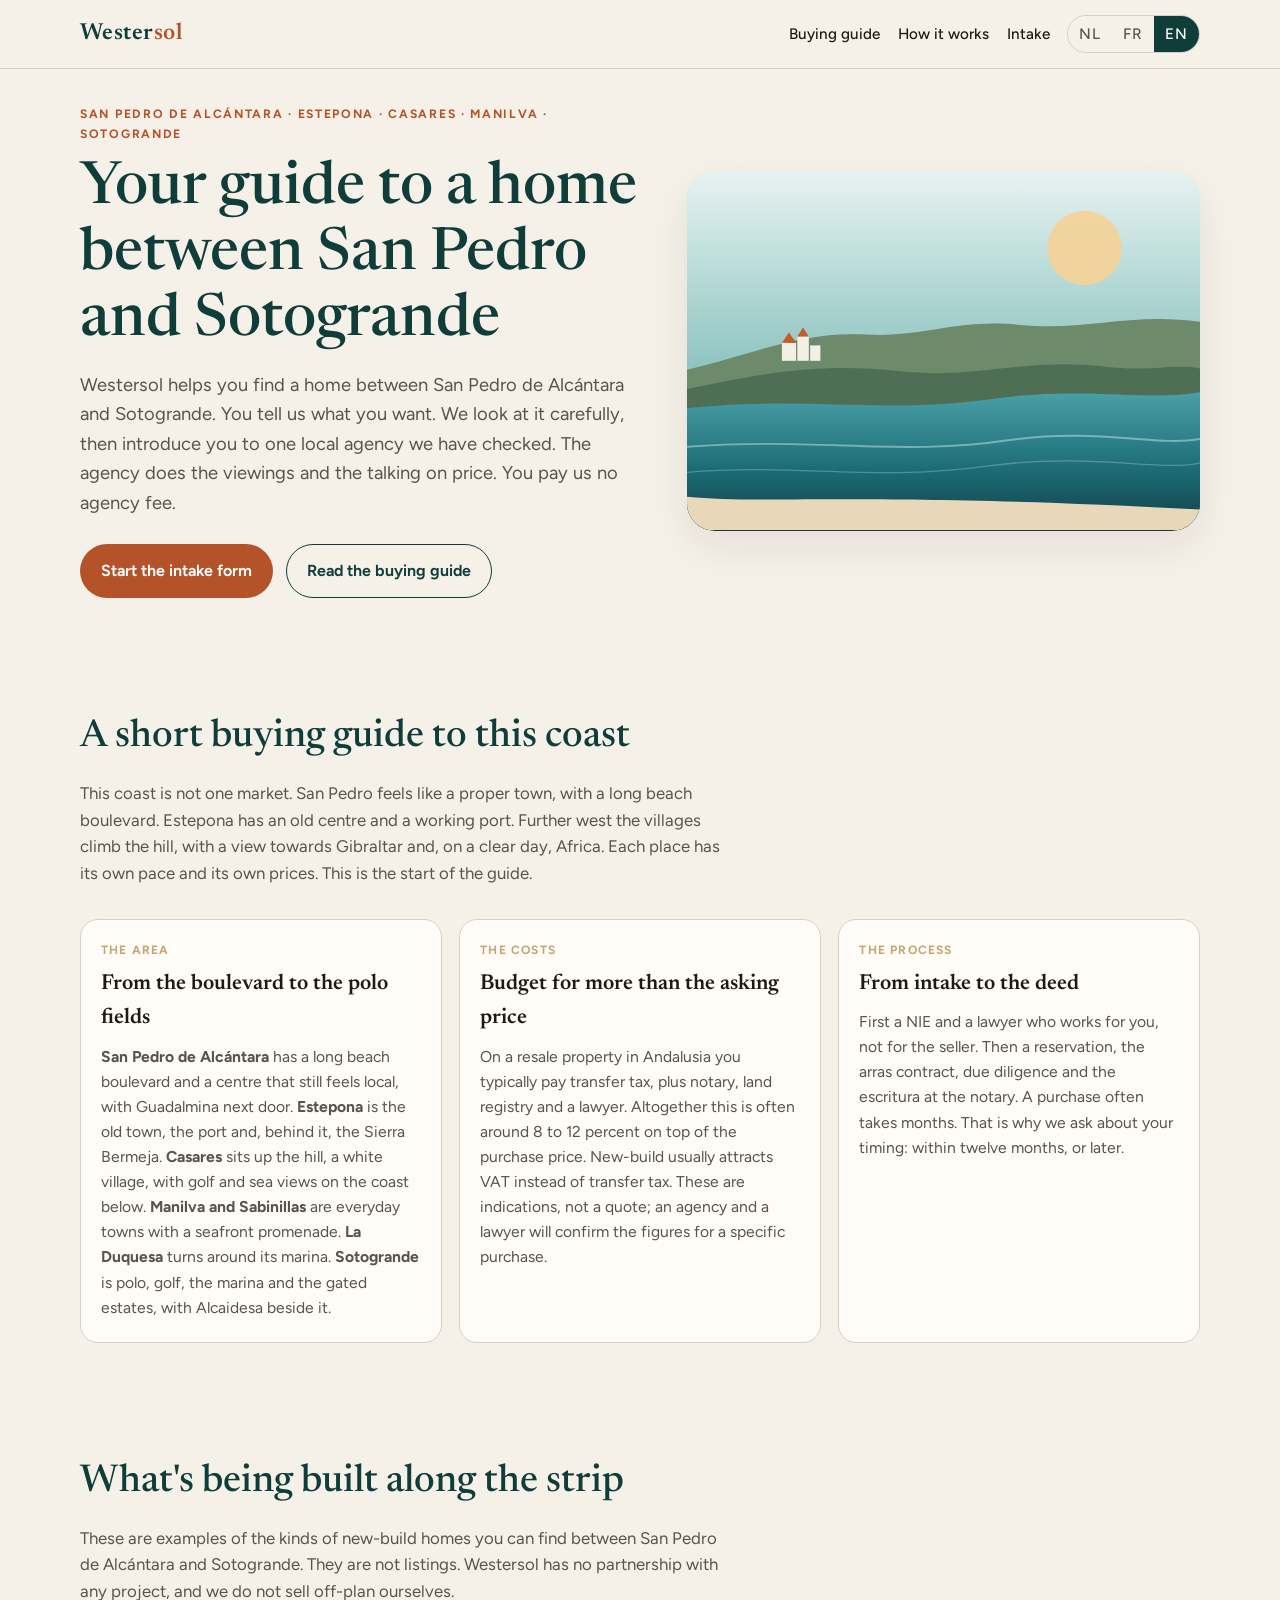
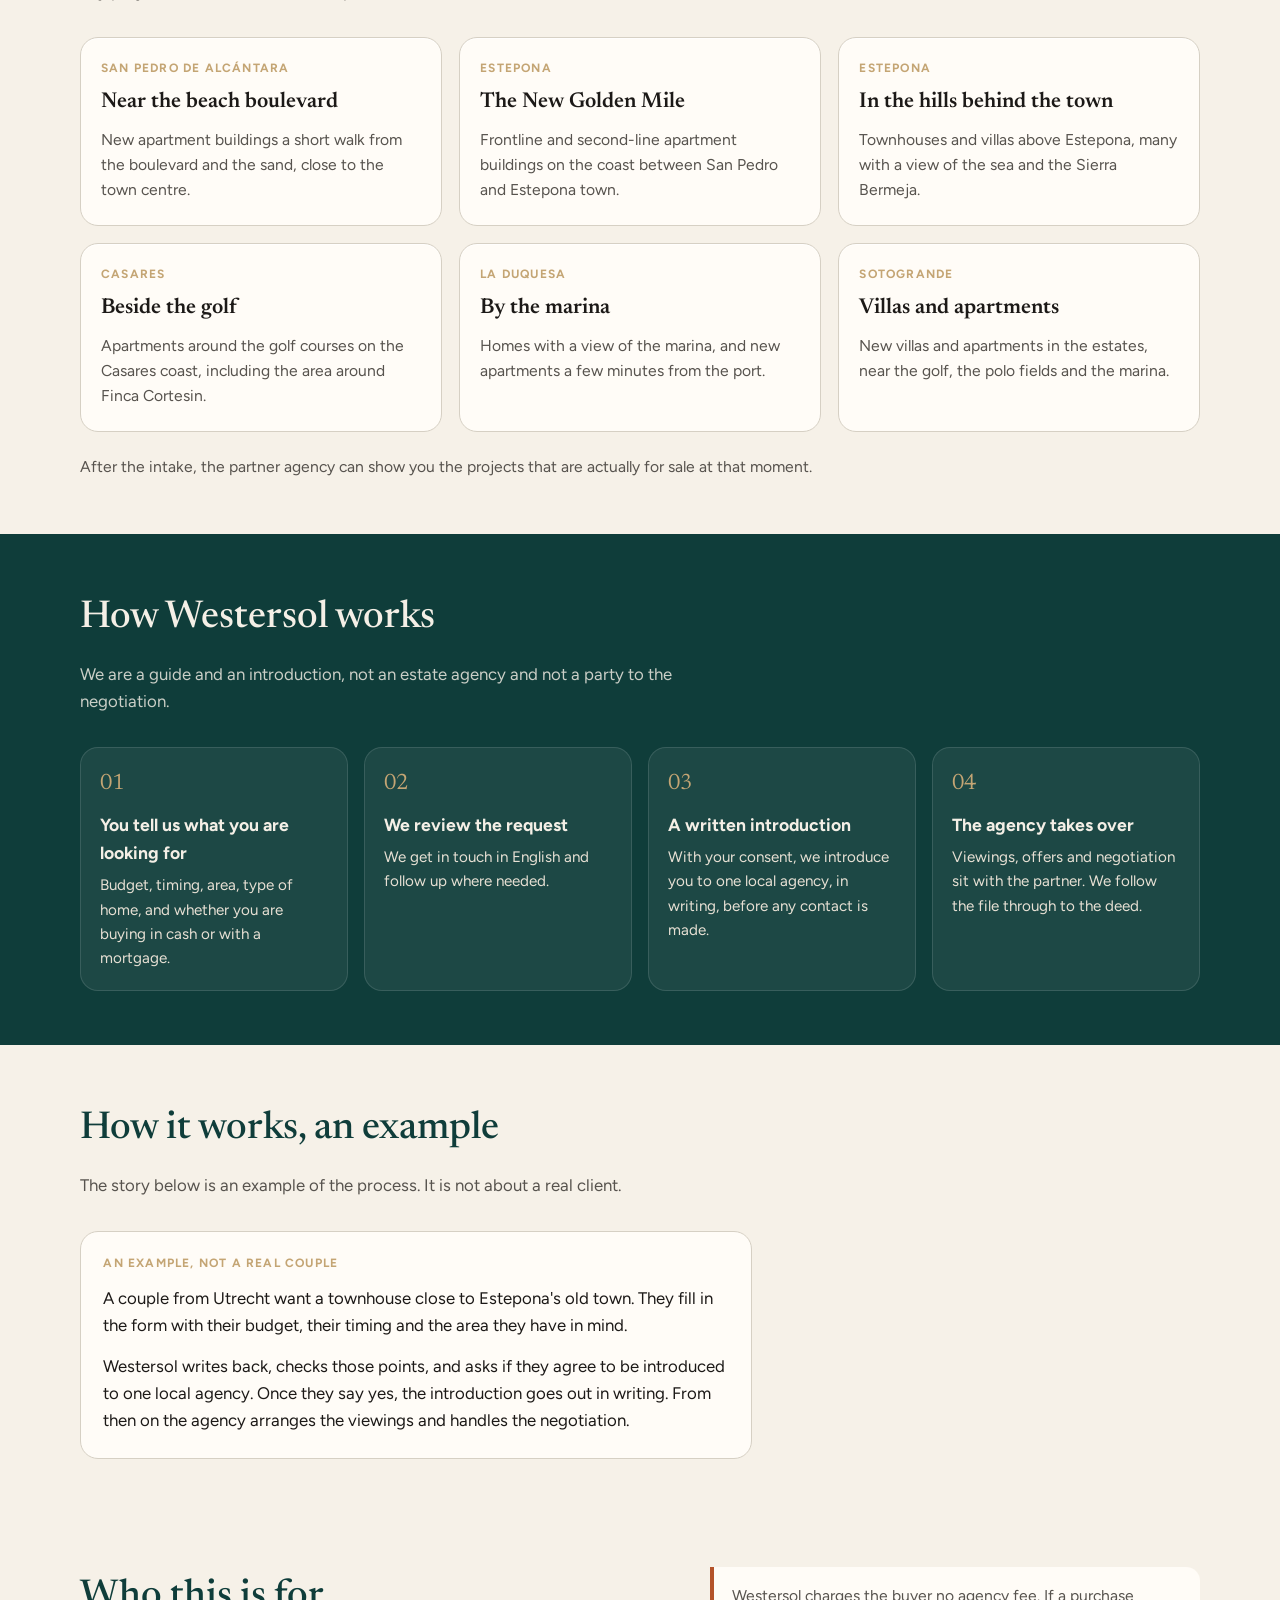
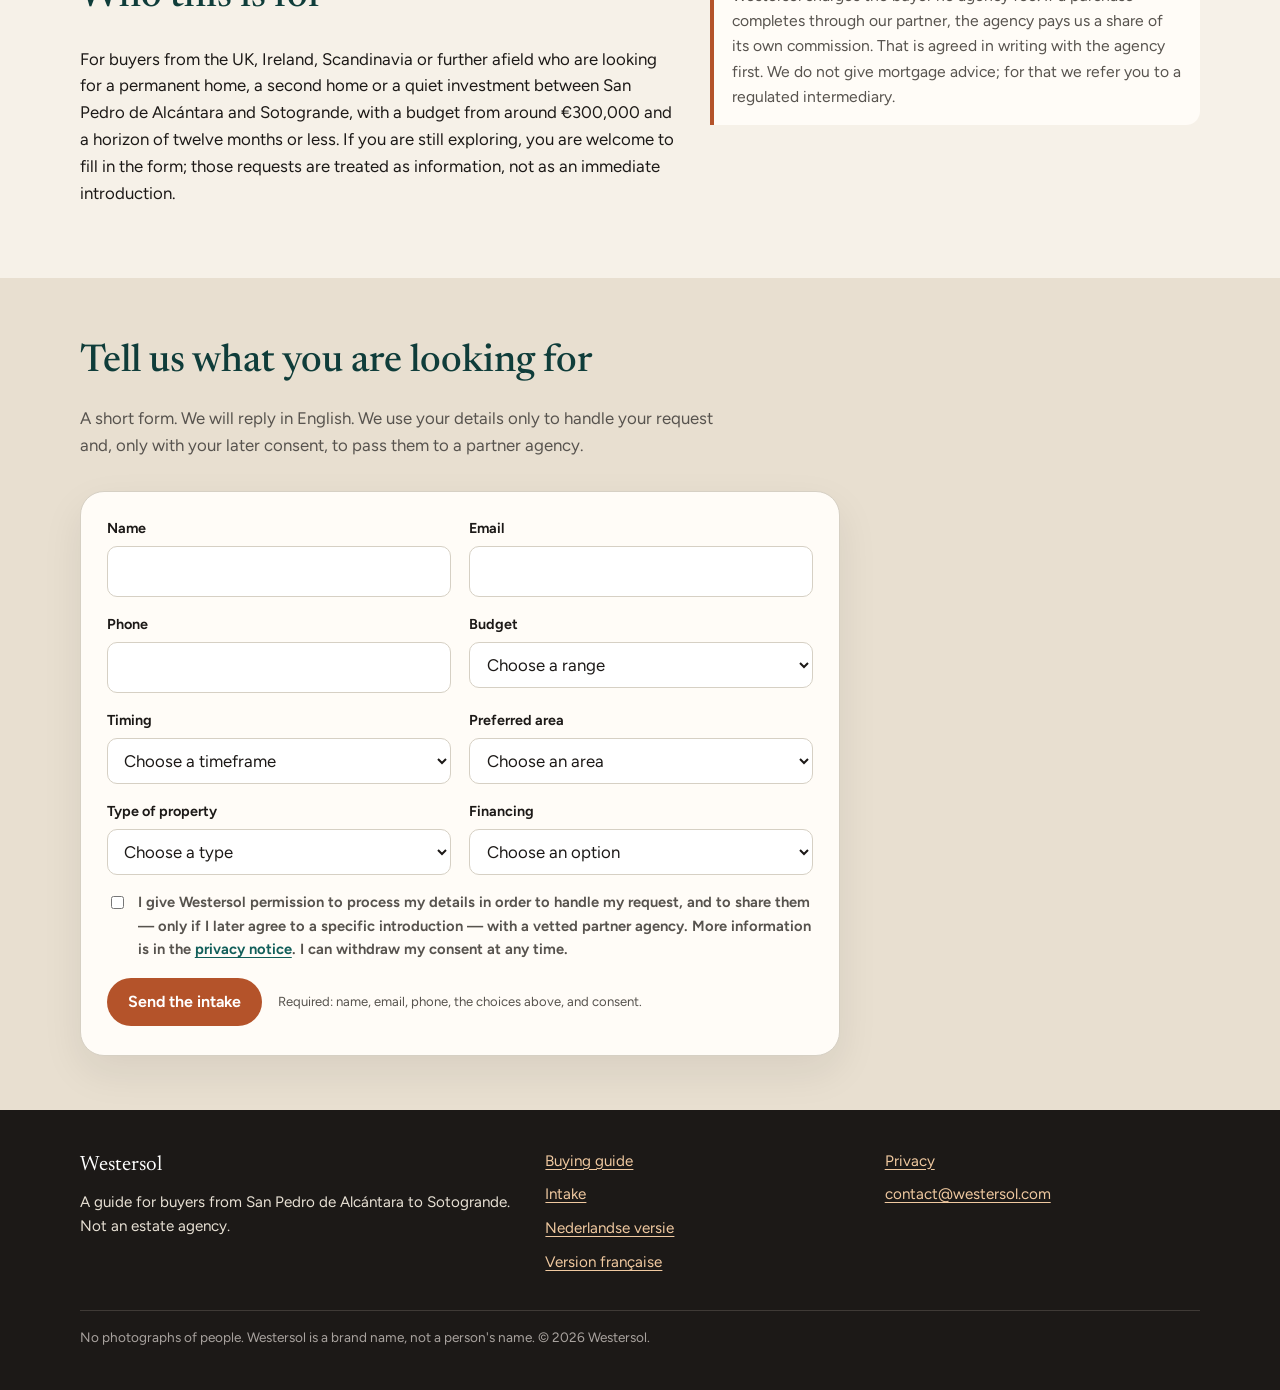
==== index.html @ 00df4346 "Add preview root pages and privacy pages" ====
<!DOCTYPE html>
<html lang="en">
<head>
  <meta charset="utf-8">
  <meta name="robots" content="noindex">
  <meta name="viewport" content="width=device-width, initial-scale=1">
  <title>Westersol</title>
  <meta name="description" content="A guide for buyers looking for a home between San Pedro de Alcántara and Sotogrande. Choose Dutch, French or English.">
  <link rel="canonical" href="https://westersol.com/">
  <link rel="alternate" hreflang="nl" href="https://westersol.com/nl/">
  <link rel="alternate" hreflang="fr" href="https://westersol.com/fr/">
  <link rel="alternate" hreflang="en" href="https://westersol.com/en/">
  <link rel="alternate" hreflang="x-default" href="https://westersol.com/nl/">
  <link rel="icon" href="favicon.svg" type="image/svg+xml">
  <script>
    (function () {
      var lang = (navigator.language || navigator.userLanguage || "nl").toLowerCase();
      var code = lang.slice(0, 2);
      if (code !== "nl" && code !== "fr" && code !== "en") {
        code = "nl";
      }
      window.location.replace(code + "/");
    })();
  </script>
</head>
<body>
  <noscript>
    <p><a href="choose.html">Choose your language / Kies uw taal / Choisissez votre langue</a></p>
  </noscript>
</body>
</html>
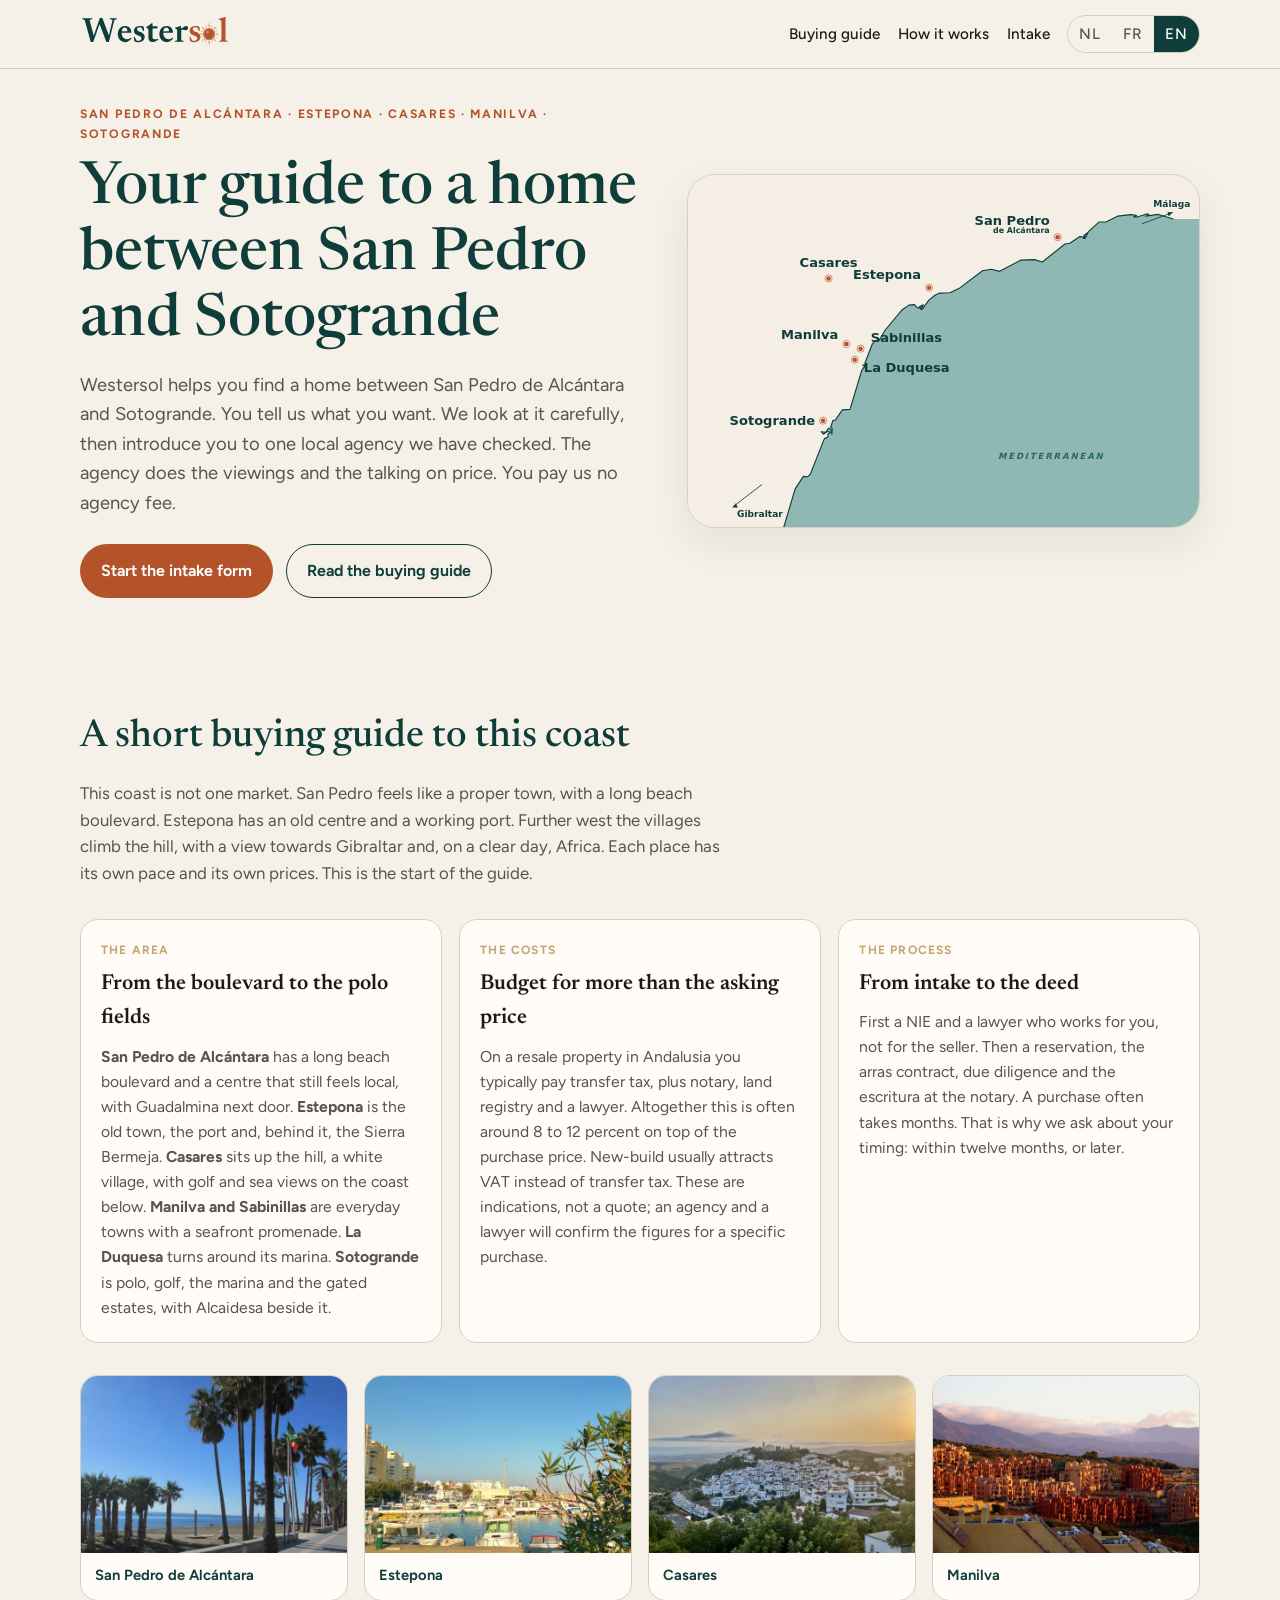
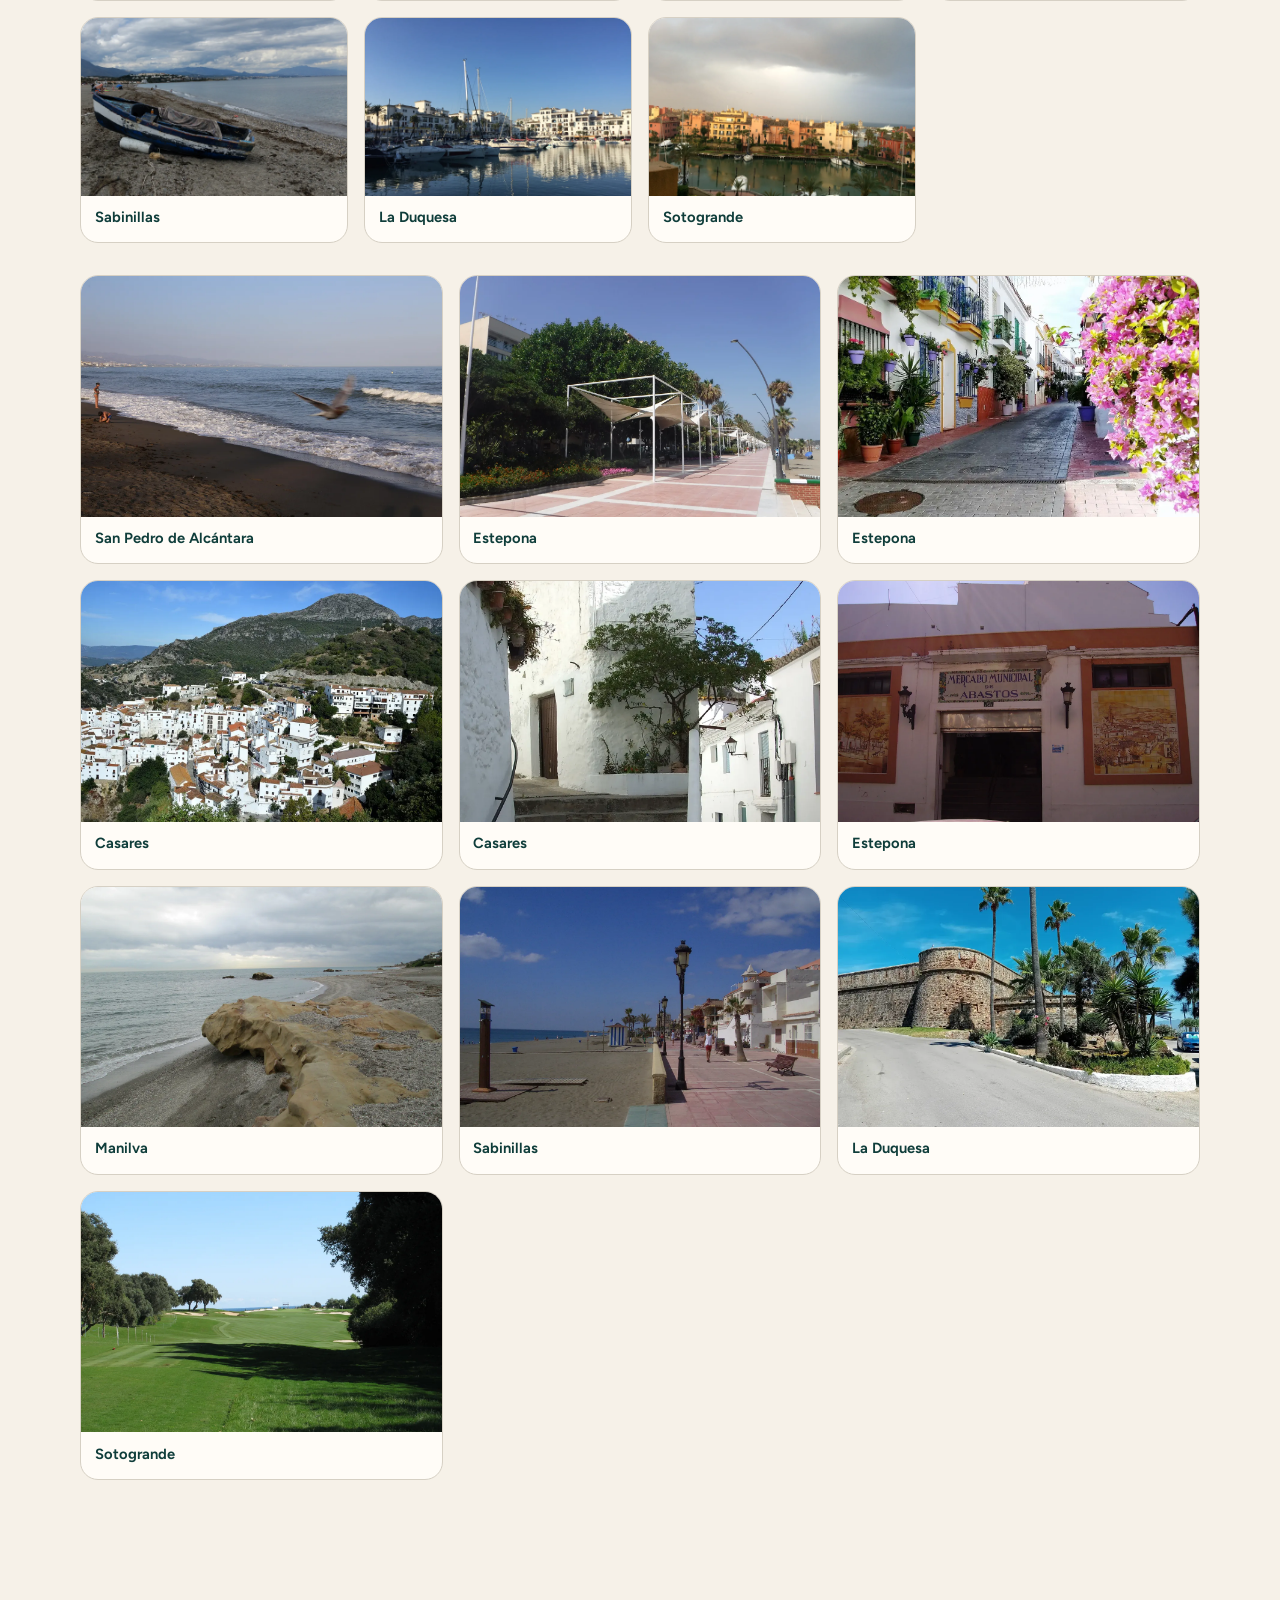
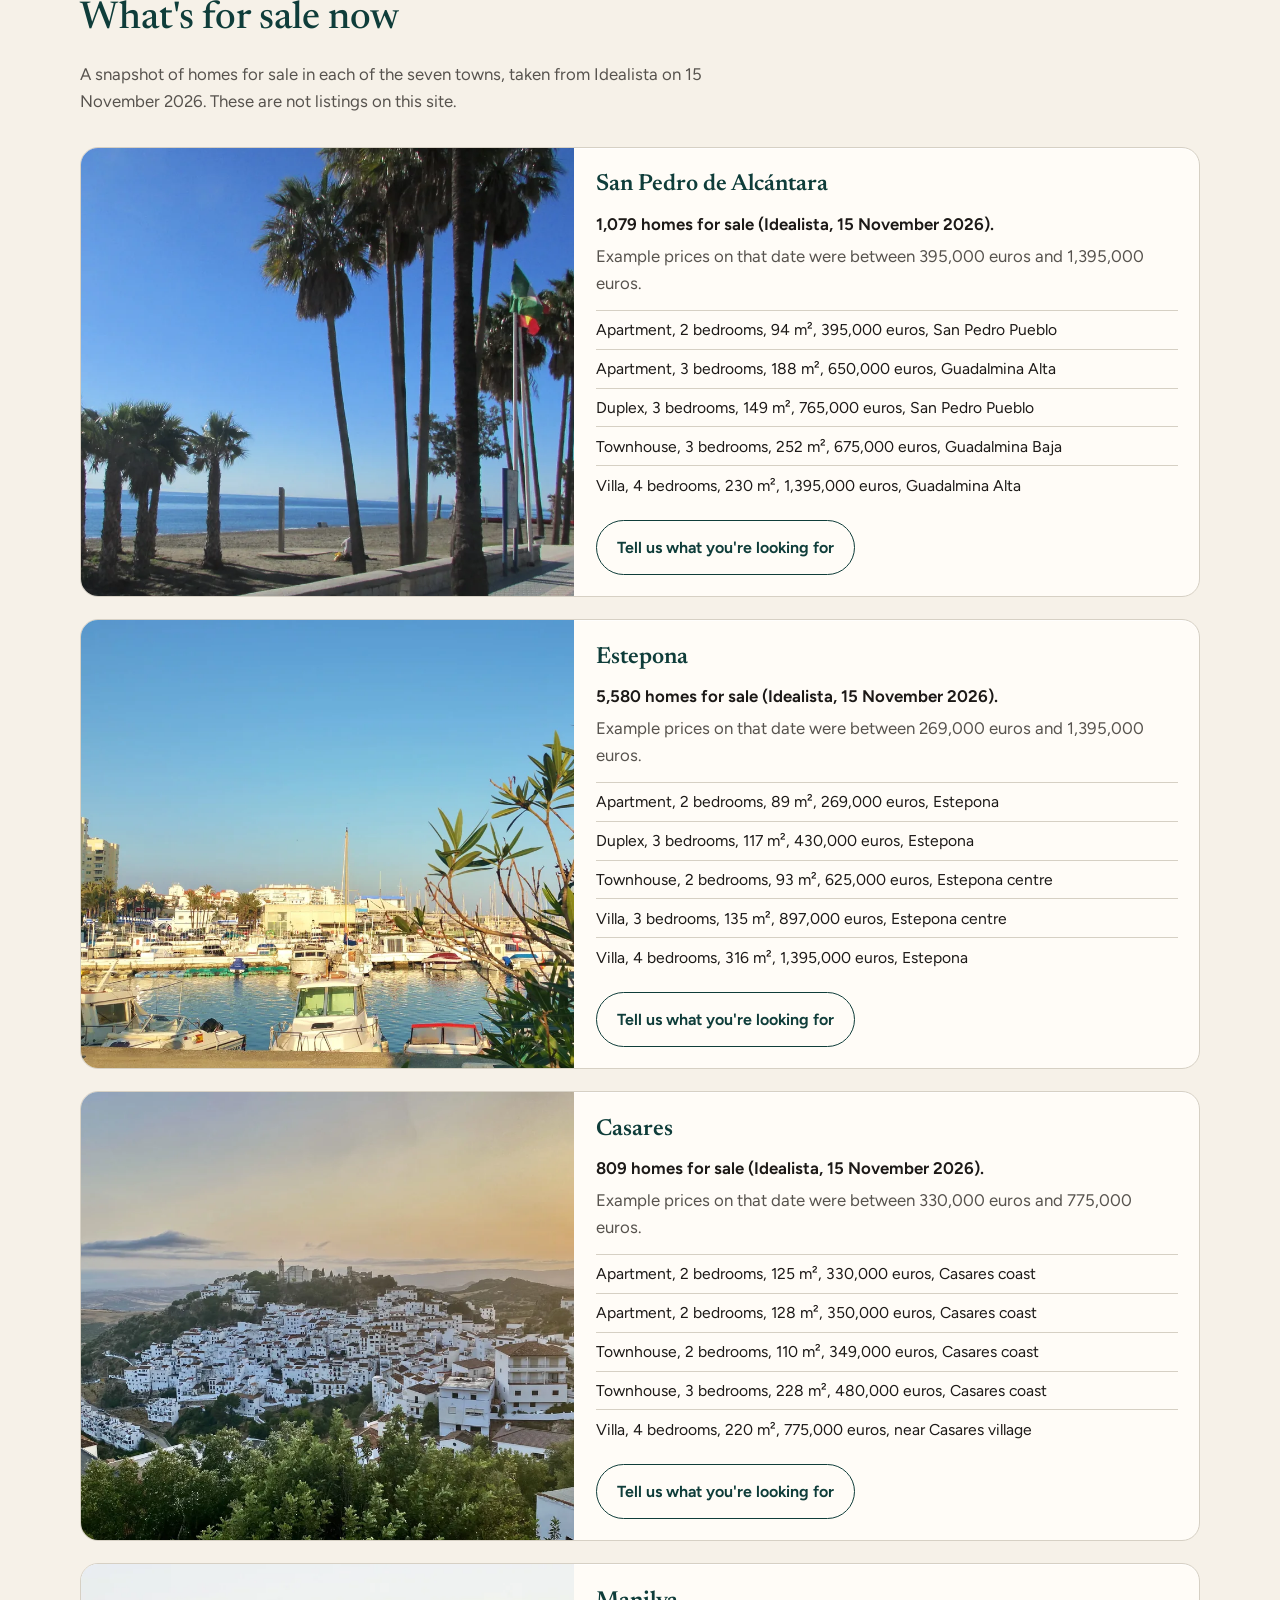
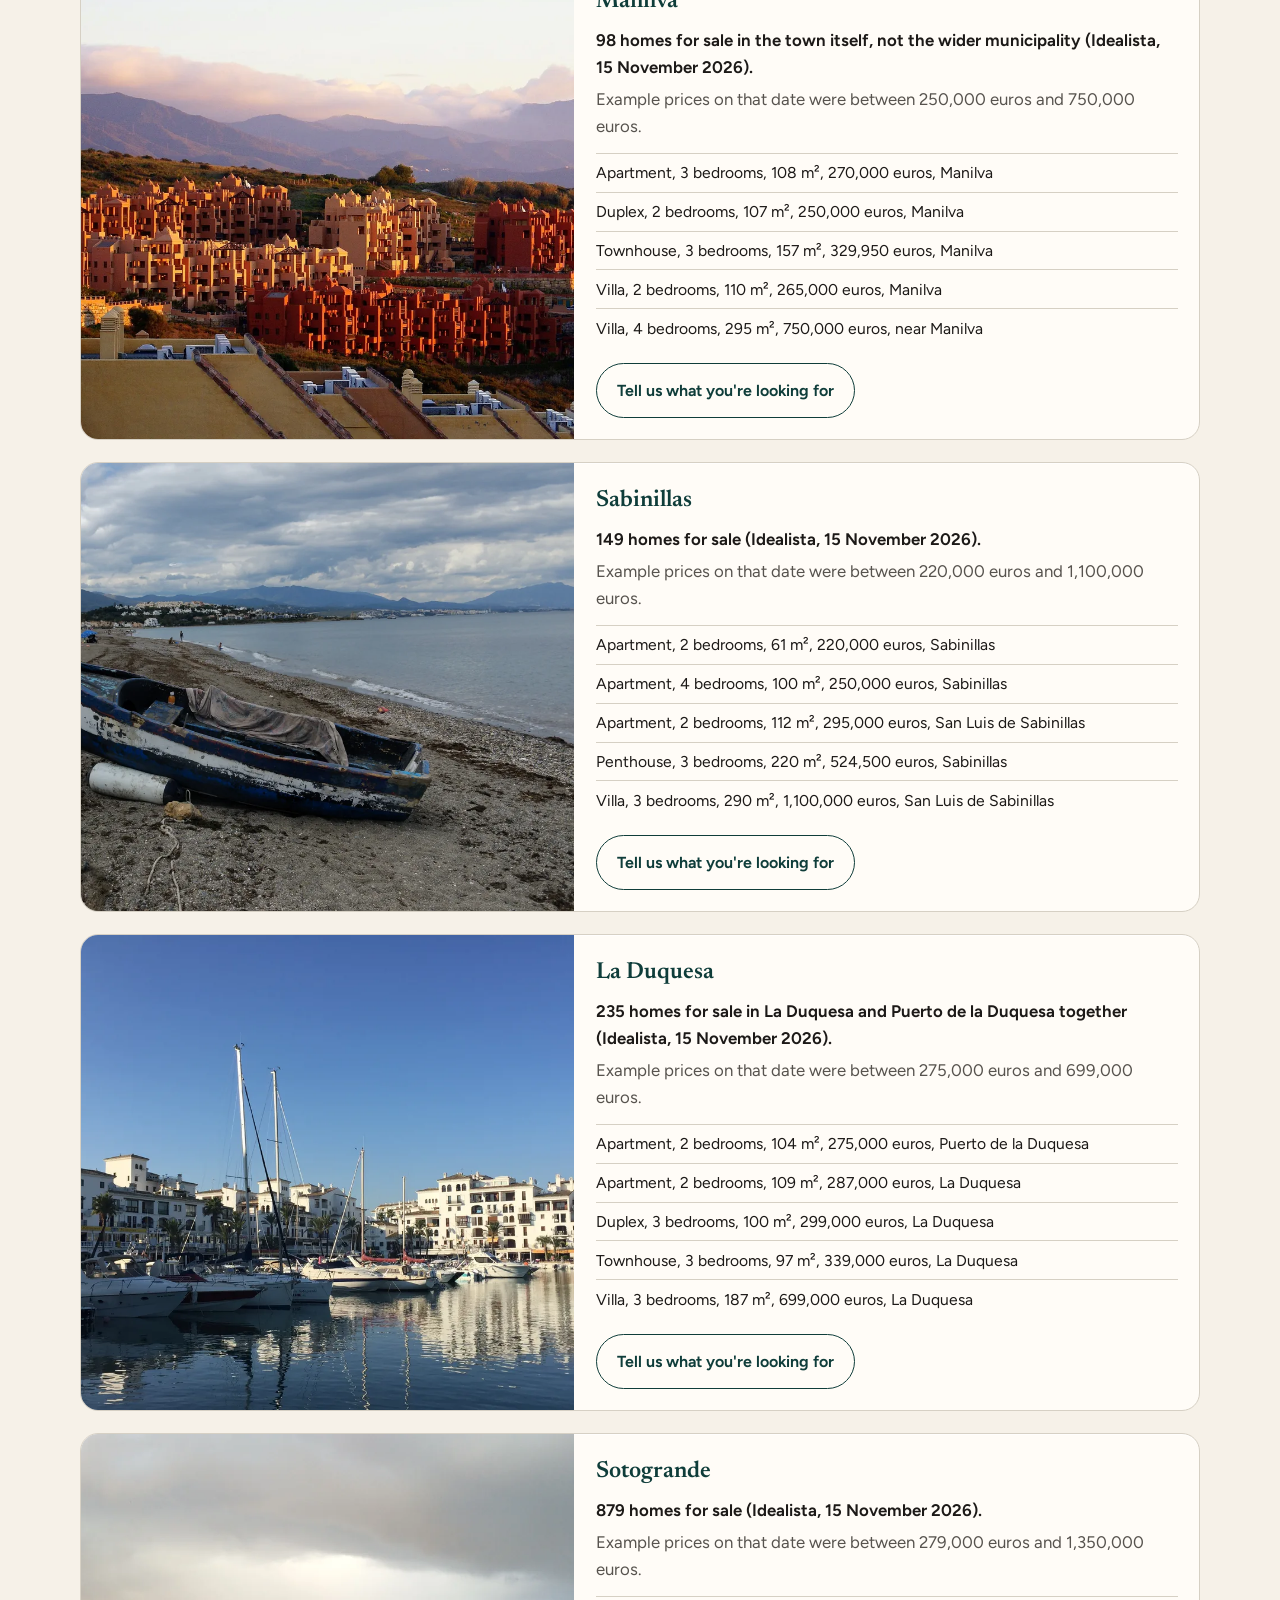
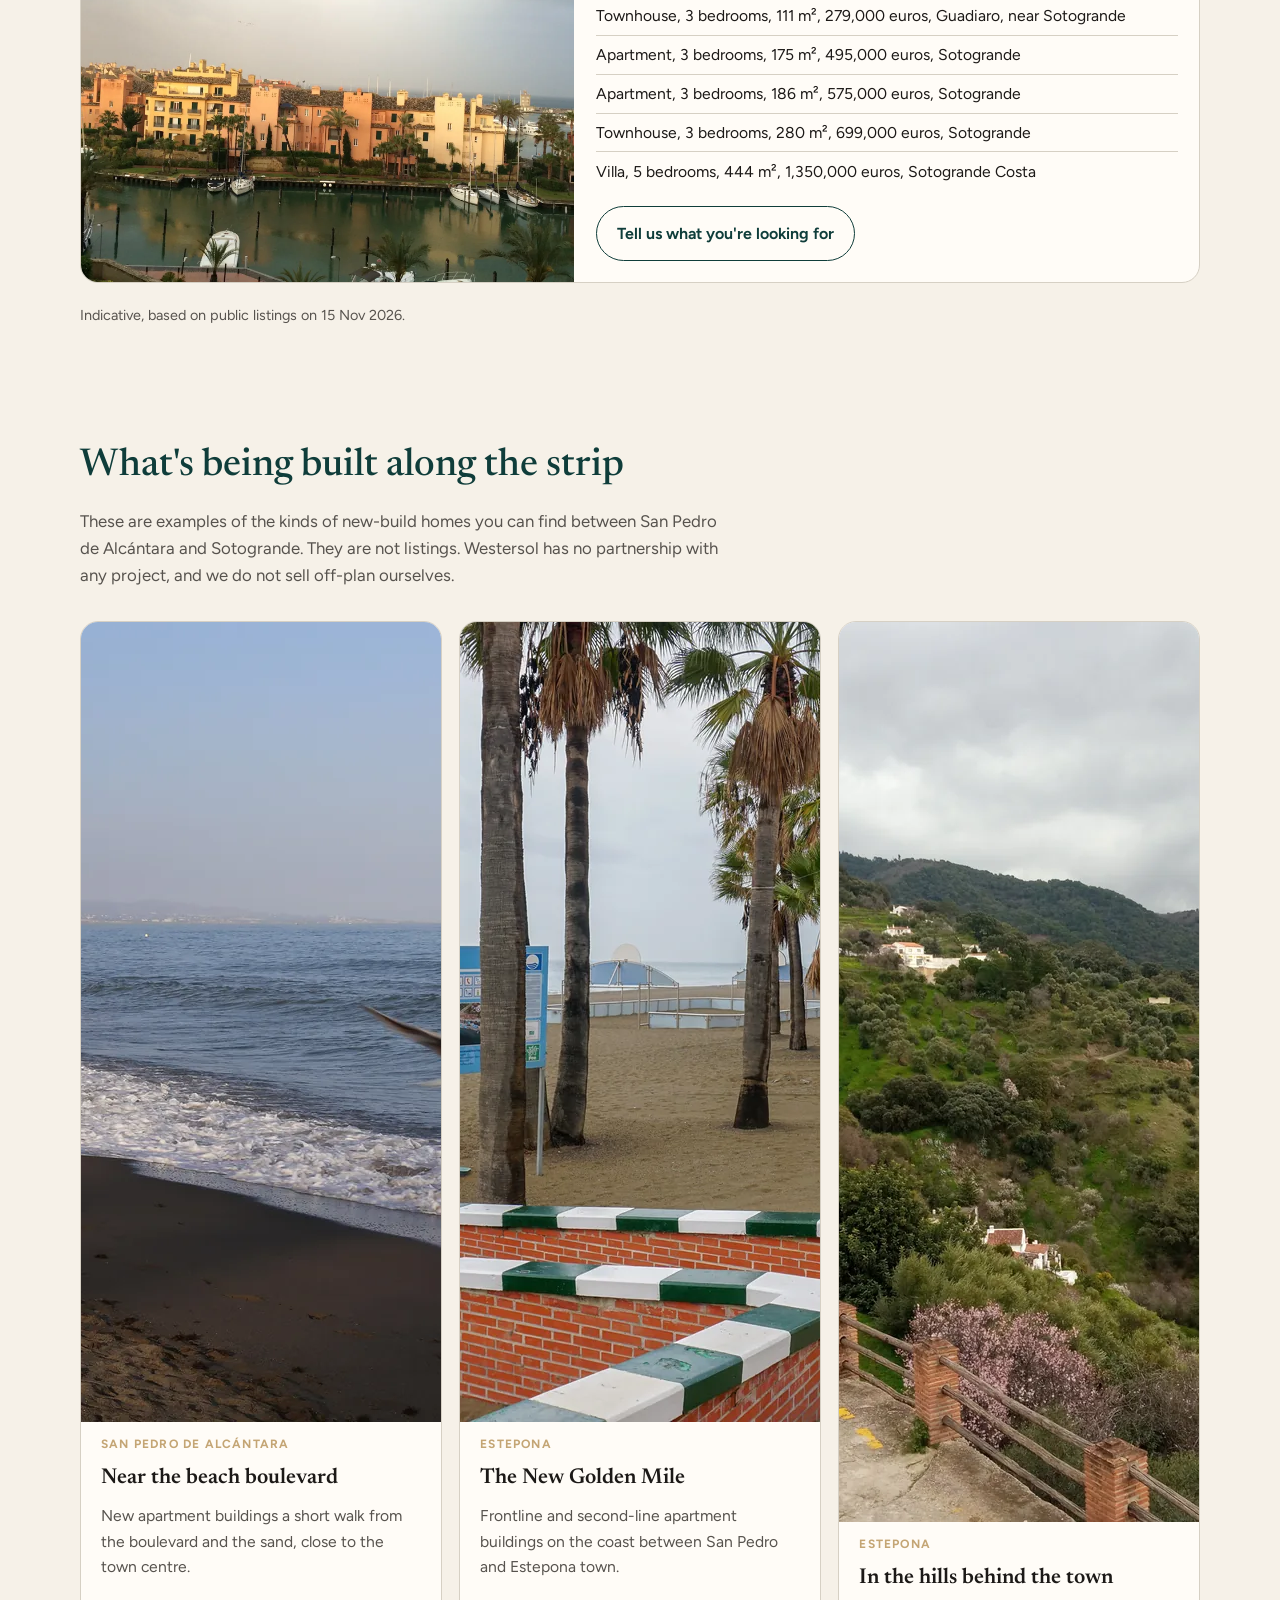
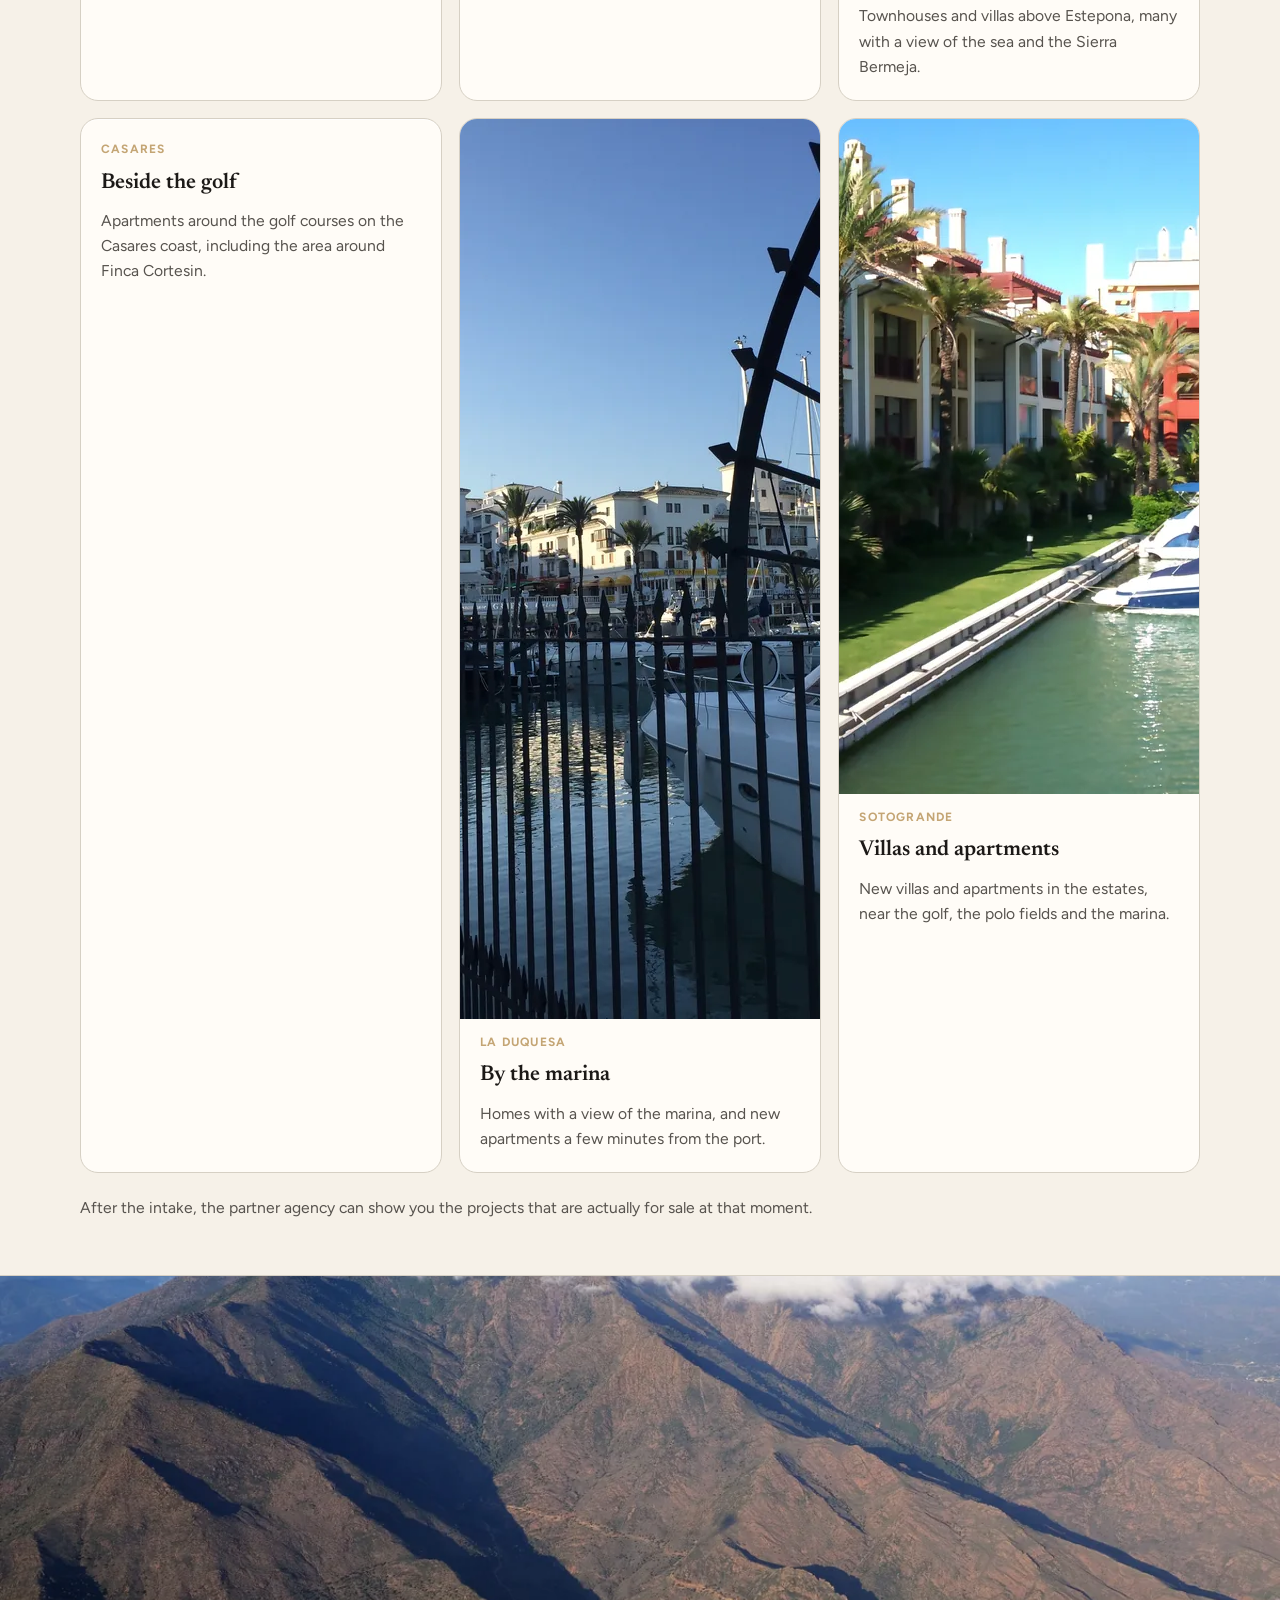
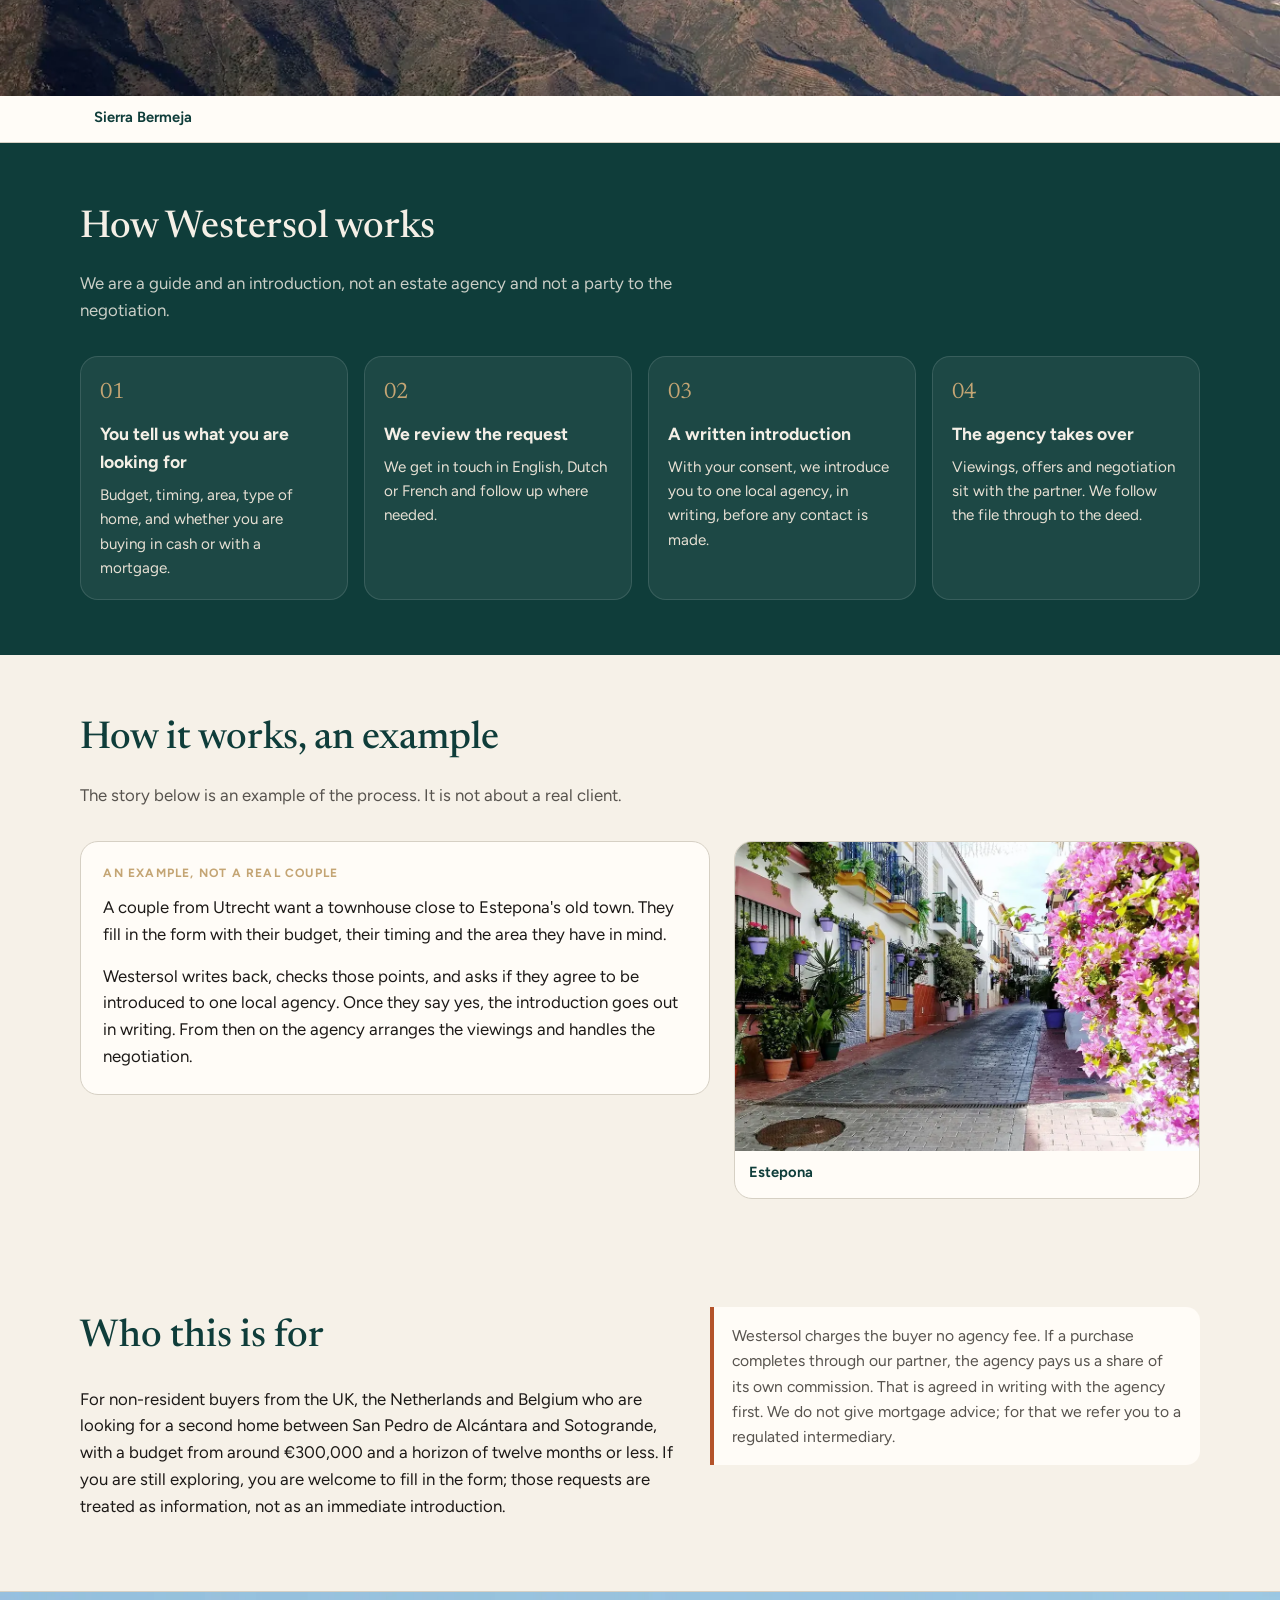
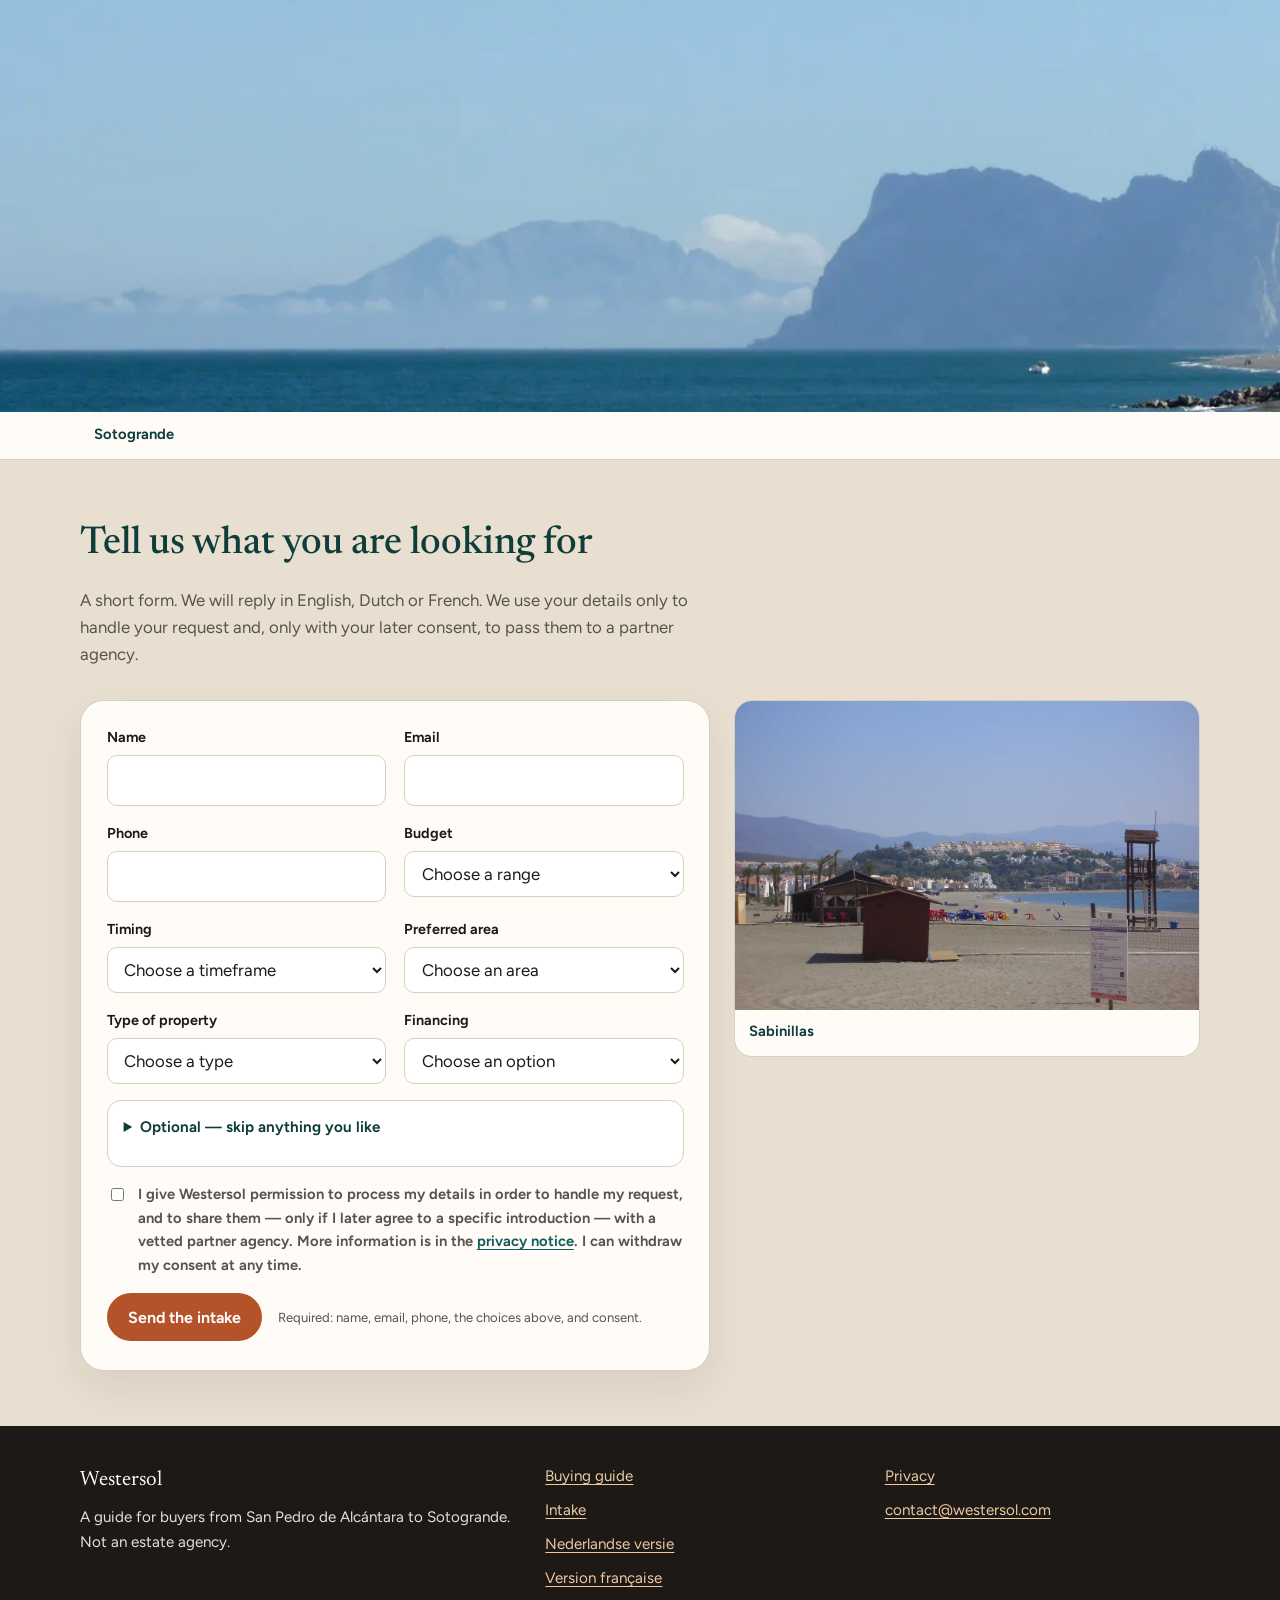
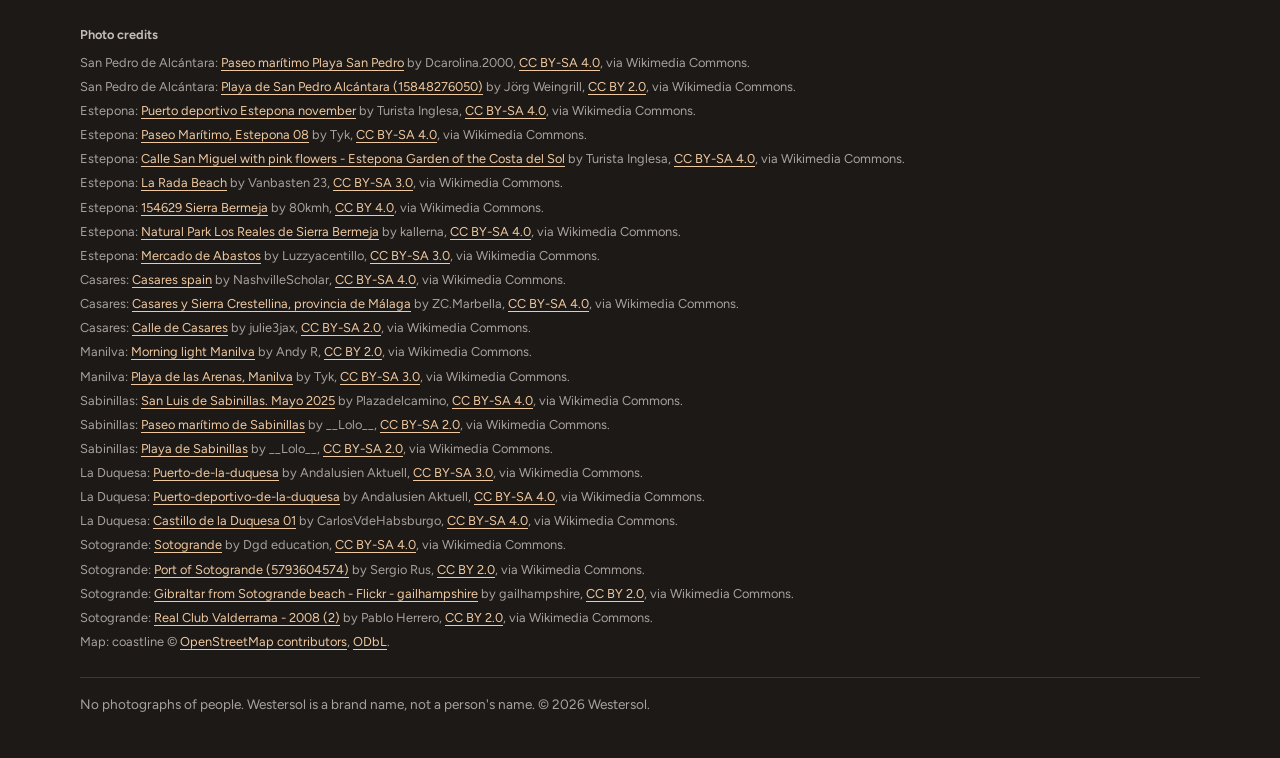
==== commit fc59bed4: "Point the language chooser and root index at the sun-mark favicon. Preview only. Does not publish we" ====
--- a/index.html
+++ b/index.html
@@ -11,7 +11,9 @@
   <link rel="alternate" hreflang="fr" href="https://westersol.com/fr/">
   <link rel="alternate" hreflang="en" href="https://westersol.com/en/">
   <link rel="alternate" hreflang="x-default" href="https://westersol.com/nl/">
-  <link rel="icon" href="favicon.svg" type="image/svg+xml">
+  <link rel="icon" href="img/logo/icon.svg" type="image/svg+xml">
+  <link rel="icon" href="img/logo/icon-192.png" sizes="192x192" type="image/png">
+  <link rel="apple-touch-icon" href="img/logo/icon-192.png">
   <script>
     (function () {
       var lang = (navigator.language || navigator.userLanguage || "nl").toLowerCase();
@@ -19,13 +21,13 @@
       if (code !== "nl" && code !== "fr" && code !== "en") {
         code = "nl";
       }
-      window.location.replace(code + "/");
+      window.location.replace("/" + code + "/");
     })();
   </script>
 </head>
 <body>
   <noscript>
-    <p><a href="choose.html">Choose your language / Kies uw taal / Choisissez votre langue</a></p>
+    <p><a href="/choose.html">Choose your language / Kies uw taal / Choisissez votre langue</a></p>
   </noscript>
 </body>
 </html>
